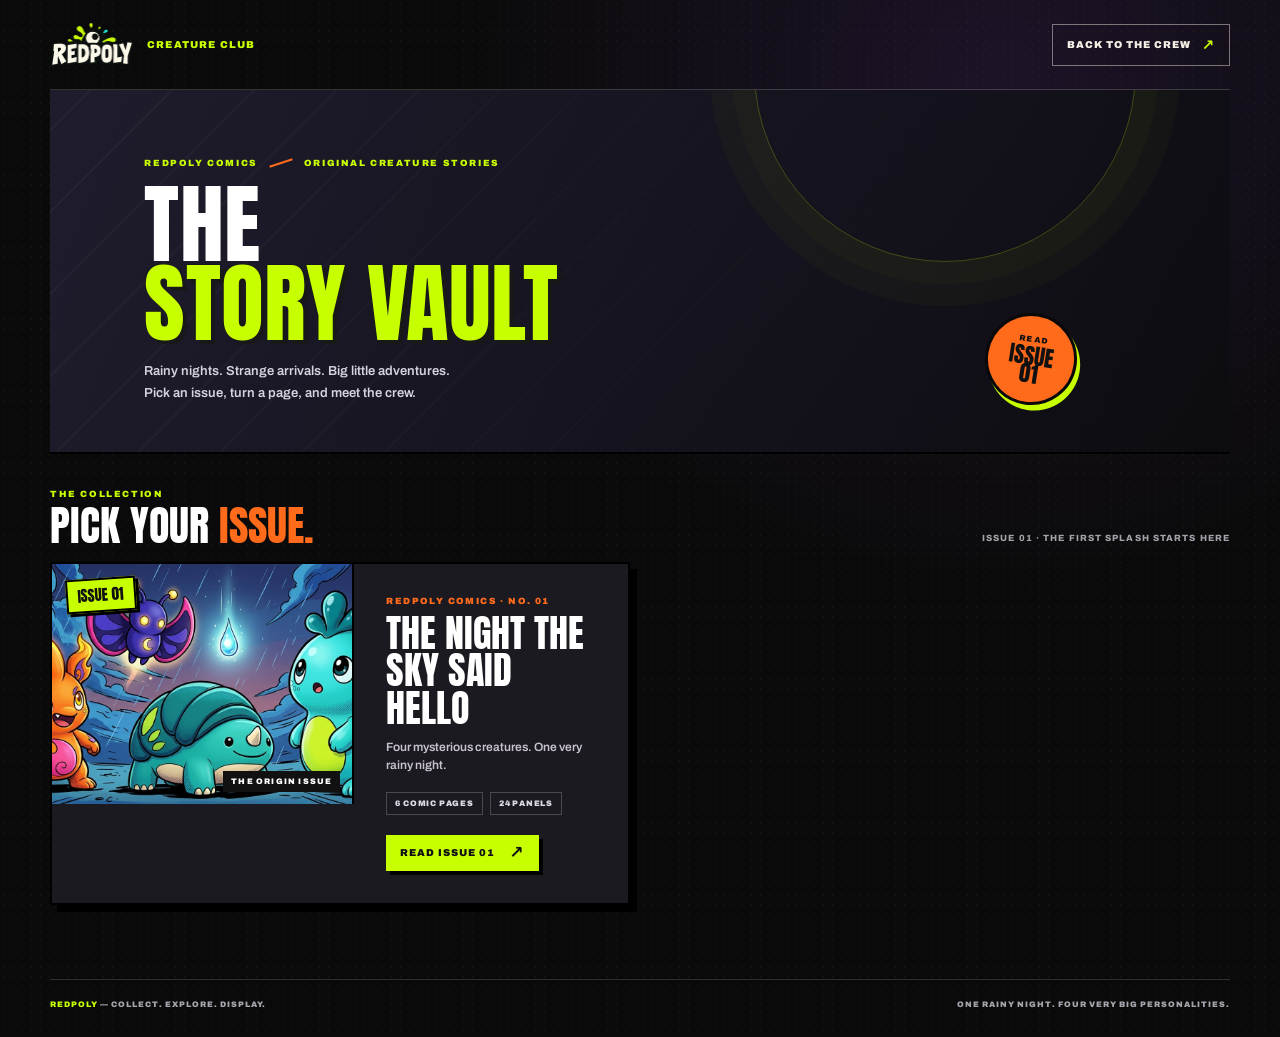
==== stories/index.html @ 0d0b4594 "Add REDPOLY comic story vault and Issue 01 Co-authored-by: arena-agent <297053741+arena-agent@users." ====
<!doctype html>
<html lang="en">
<head>
  <meta charset="utf-8" />
  <meta name="viewport" content="width=device-width, initial-scale=1" />
  <title>REDPOLY Stories — The Comic Vault</title>
  <meta name="description" content="Read REDPOLY's original comic-book stories. Start with Issue 01: the funny, mysterious first meeting of Barsaat, Agni, Noor and Aarav." />
  <meta name="theme-color" content="#0a0a0a" />
  <link rel="canonical" href="https://redpoly.justsimpleapps.online/stories" />
  <link rel="icon" type="image/png" sizes="192x192" href="/assets/images/redpoly/favicon.png" />
  <link rel="shortcut icon" href="/assets/images/redpoly/favicon.ico" />
  <link rel="preconnect" href="https://fonts.googleapis.com" />
  <link rel="preconnect" href="https://fonts.gstatic.com" crossorigin />
  <link href="https://fonts.googleapis.com/css2?family=Anton&family=Archivo:wght@500;600;700;800;900&family=Permanent+Marker&display=swap" rel="stylesheet" />
  <link rel="stylesheet" href="/styles.css" />
  <link rel="stylesheet" href="/stories/stories.css" />
  <script src="/stories/stories.js" defer></script>
</head>
<body class="stories-page">
  <header class="stories-header">
    <a class="stories-brand" href="/" aria-label="REDPOLY home">
      <img src="/assets/images/redpoly/redpoly-logo.png" alt="REDPOLY" width="1353" height="711" />
      <span>CREATURE CLUB</span>
    </a>
    <a class="stories-home-link" href="/">BACK TO THE CREW <span aria-hidden="true">↗</span></a>
  </header>

  <main class="stories-main">
    <section class="stories-hero" aria-labelledby="stories-title">
      <p class="stories-kicker"><span>REDPOLY COMICS</span><i aria-hidden="true"></i><span>ORIGINAL CREATURE STORIES</span></p>
      <h1 id="stories-title">THE <span>STORY VAULT</span></h1>
      <p class="stories-intro">Rainy nights. Strange arrivals. Big little adventures.<br />Pick an issue, turn a page, and meet the crew.</p>
      <div class="stories-stamp" aria-hidden="true"><span>READ</span><strong>ISSUE<br />01</strong></div>
    </section>

    <section class="issue-shelf" aria-labelledby="issue-shelf-title">
      <div class="issue-shelf__heading">
        <div><p class="stories-overline">THE COLLECTION</p><h2 id="issue-shelf-title">PICK YOUR <span>ISSUE.</span></h2></div>
        <p id="issue-count" class="issue-count">THE FIRST SPLASH STARTS HERE</p>
      </div>
      <div id="issue-grid" class="issue-grid" aria-live="polite">
        <p class="shelf-status">Loading the story shelf…</p>
      </div>
    </section>
  </main>

  <footer class="stories-footer">
    <a href="/">REDPOLY <span>— COLLECT. EXPLORE. DISPLAY.</span></a>
    <span>ONE RAINY NIGHT. FOUR VERY BIG PERSONALITIES.</span>
  </footer>

  <dialog class="reader-dialog" id="story-reader" aria-labelledby="reader-title">
    <div class="reader-shell">
      <header class="reader-toolbar">
        <div class="reader-toolbar__title">
          <p id="reader-issue-label" class="reader-kicker">REDPOLY COMICS · ISSUE 01</p>
          <h2 id="reader-title">The Night the Sky Said Hello</h2>
        </div>
        <div class="reader-toolbar__actions">
          <button class="reader-zoom" id="reader-zoom" type="button" aria-pressed="false">ZOOM PAGE</button>
          <button class="reader-close" id="reader-close" type="button" aria-label="Close comic reader">×</button>
        </div>
      </header>

      <div class="reader-body" id="reader-body">
        <section class="reader-art" aria-label="Comic page image">
          <div class="reader-art__controls">
            <button class="reader-arrow" id="reader-prev" type="button" aria-label="Previous page">←</button>
            <figure class="reader-figure">
              <img id="reader-image" src="/comics/issue-001-origin/pages/page-01.png" alt="" />
              <figcaption id="reader-image-caption">Issue 01 · Page 1</figcaption>
            </figure>
            <button class="reader-arrow" id="reader-next" type="button" aria-label="Next page">→</button>
          </div>
          <p class="reader-swipe-hint">Use the arrows or swipe to turn the page <span aria-hidden="true">↔</span></p>
        </section>

        <aside class="reader-script" aria-label="Comic dialogue and captions">
          <div class="reader-page-heading">
            <div><span class="reader-page-label">NOW READING</span><h3 id="reader-page-title">PAGE 01</h3></div>
            <p id="reader-page-count" class="reader-page-count" aria-live="polite">01 / 06</p>
          </div>
          <div class="reader-progress" aria-hidden="true"><span id="reader-progress-bar"></span></div>
          <div id="reader-panels" class="reader-panels" aria-live="polite"></div>
          <nav id="reader-thumbnails" class="reader-thumbnails" aria-label="Choose comic page"></nav>
          <div class="reader-bottom-nav">
            <button id="reader-prev-bottom" type="button">← PREVIOUS</button>
            <button id="reader-next-bottom" type="button">NEXT PAGE →</button>
          </div>
        </aside>
      </div>
    </div>
  </dialog>
</body>
</html>
---- styles.css ----
/* REDPOLY - exact landing page recreation */
:root{
  --lime:#C8FF00;
  --lime-dark:#7ED321;
  --orange:#FF6B1A;
  --black:#0A0A0A;
  --cream:#F4F0E6;
  --ink:#111111;
  --grey:#9A9A9A;
}
*{margin:0;padding:0;box-sizing:border-box}
html{scroll-behavior:smooth}
body{background:var(--black);color:#fff;font-family:'Archivo',system-ui,sans-serif;-webkit-font-smoothing:antialiased;overflow-x:hidden}
img{display:block;max-width:100%}
a{text-decoration:none;color:inherit}
button{font-family:inherit;cursor:pointer}
.sr-only{position:absolute;width:1px;height:1px;overflow:hidden;clip:rect(0 0 0 0);white-space:nowrap}
.wrap{max-width:1280px;margin:0 auto;padding:0 28px}

/* ============ HERO ============ */
.hero{position:relative;background:var(--black);padding:36px 0 0;overflow:hidden}
.hero__splatter{position:absolute;inset:0;pointer-events:none;opacity:.9;
  background:
    radial-gradient(220px 120px at 8% 18%, rgba(200,255,0,.28), transparent 70%),
    radial-gradient(180px 140px at 92% 8%, rgba(200,255,0,.22), transparent 70%),
    radial-gradient(140px 100px at 55% 85%, rgba(200,255,0,.14), transparent 70%),
    radial-gradient(90px 70px at 38% 55%, rgba(200,255,0,.18), transparent 70%);
}
.hero__grid{position:relative;display:grid;grid-template-columns:1.05fr 1fr;gap:32px;align-items:start;z-index:2}
.hero__title{font-family:'Anton',sans-serif;font-size:clamp(52px,7.2vw,96px);line-height:.88;letter-spacing:-.5px;color:var(--lime);text-transform:uppercase;transform:rotate(-2deg);transform-origin:left top;position:relative;display:inline-block}
.hero__title .dot{color:var(--lime)}
.hero__underline{position:absolute;left:2%;bottom:-14px;width:72%;height:10px;background:var(--lime);transform:rotate(-2deg);clip-path:polygon(0 30%,100% 0,98% 100%,2% 70%)}
.hero__copy{margin-top:34px;font-size:15px;line-height:1.55;font-weight:500;color:#F2F2F2;max-width:360px}
.btn-lime{display:inline-flex;align-items:center;gap:10px;margin-top:20px;background:var(--lime);color:var(--black);font-weight:900;font-size:14px;letter-spacing:.4px;text-transform:uppercase;padding:13px 22px;clip-path:polygon(1% 8%,99% 0,100% 88%,97% 100%,3% 96%,0 18%);transition:transform .15s ease, background .15s ease}
.btn-lime:hover{background:#d8ff4d;transform:translateY(-1px) rotate(-.5deg)}
.btn-lime span{font-size:18px;line-height:1}
.hero__feats{display:flex;gap:28px;list-style:none;margin-top:28px;flex-wrap:wrap}
.hero__feats li{display:flex;align-items:center;gap:8px;color:var(--lime)}
.hero__feats svg{width:22px;height:22px;flex:none}
.hero__feats span{font-size:10px;font-weight:800;letter-spacing:.8px;color:#EDEDED;text-transform:uppercase;line-height:1.2}
.hero__right{position:relative}
.hero__boxes{position:relative;height:360px}
.box{position:absolute;margin:0;border:0;box-shadow:none;background:transparent;overflow:visible;filter:drop-shadow(8px 12px 9px rgba(0,0,0,.42))}
.box img{display:block;width:100%;height:100%;padding:0;object-fit:contain}
.hero__side-note{position:absolute;right:-6px;bottom:6px;z-index:4;font-family:'Permanent Marker',cursive;font-size:13px;line-height:1.25;color:#fff;transform:rotate(6deg);text-align:left}
.hero__side-note svg{width:22px;height:22px;display:block;margin-top:6px;color:var(--lime)}
.hero__rocks{position:relative;height:44px;margin-top:18px;background:var(--black);clip-path:polygon(0 55%,4% 30%,9% 55%,15% 25%,22% 50%,30% 20%,38% 48%,46% 28%,54% 52%,62% 22%,70% 50%,78% 26%,86% 52%,93% 30%,100% 55%,100% 100%,0 100%);border-top:3px solid #222}

/* ============ LIMITED ============ */
.limited{position:relative;background:var(--cream);color:var(--ink);padding:44px 0 52px;overflow:hidden}
.limited::before,.limited::after{content:"";position:absolute;left:0;right:0;height:14px;background:var(--black);z-index:3}
.limited::before{top:0;clip-path:polygon(0 100%,2% 40%,5% 80%,9% 30%,14% 70%,20% 35%,27% 75%,34% 40%,41% 80%,48% 30%,55% 70%,62% 38%,69% 78%,76% 32%,83% 72%,90% 40%,96% 75%,100% 45%,100% 0,0 0)}
.limited::after{bottom:0;clip-path:polygon(0 0,3% 60%,7% 20%,12% 70%,18% 30%,25% 65%,32% 25%,39% 70%,46% 30%,53% 68%,60% 28%,67% 72%,74% 32%,81% 66%,88% 26%,94% 62%,100% 35%,100% 100%,0 100%)}
.limited__grid{position:relative;display:grid;grid-template-columns:.95fr 1.25fr .75fr;gap:20px;align-items:center;z-index:2}
.tag-orange{display:inline-block;background:var(--orange);color:#fff;font-weight:900;font-size:11px;letter-spacing:1.2px;text-transform:uppercase;padding:5px 10px;clip-path:polygon(2% 0,98% 5%,100% 90%,96% 100%,4% 95%,0 12%)}
.limited__title{font-family:'Anton',sans-serif;text-transform:uppercase;line-height:.85;margin-top:14px}
.limited__title span{display:block;font-size:clamp(52px,6vw,84px);letter-spacing:-.5px}
.t-black{color:var(--black)}
.t-lime{color:#7ED321}
.limited__sub{margin-top:10px;color:var(--orange);font-weight:900;font-size:13px;letter-spacing:2.5px;text-transform:uppercase}
.limited__copy{margin-top:14px;font-size:14px;line-height:1.55;color:#222;max-width:320px}
.limited__feats{display:flex;list-style:none;margin-top:22px;gap:0}
.limited__feats li{display:flex;align-items:center;gap:8px;padding:0 14px;border-left:2px solid #D8D2C2}
.limited__feats li:first-child{padding-left:0;border-left:none}
.limited__feats svg{width:24px;height:24px;flex:none;color:var(--black)}
.limited__feats span{font-size:10px;font-weight:700;letter-spacing:.6px;text-transform:uppercase;line-height:1.25;color:#333}
.limited__feats strong{font-weight:900;color:var(--black)}
.limited__center{position:relative;text-align:center}
.bolt{position:absolute;width:54px;height:54px;z-index:1}
.bolt--a{left:2%;top:6%}
.bolt--b{right:4%;top:2%;transform:scaleX(-1)}
.scribble{width:70%;margin:2px auto 0;position:relative;z-index:2}
.limited__right{position:relative;display:flex;flex-direction:column;align-items:center;gap:6px}
.price-badge{position:relative;width:168px;height:168px;background:var(--orange);color:var(--black);display:flex;flex-direction:column;align-items:center;justify-content:center;transform:rotate(7deg);clip-path:polygon(50% 0%,62% 8%,78% 4%,88% 16%,100% 22%,96% 38%,100% 52%,92% 66%,96% 82%,82% 90%,70% 100%,54% 94%,38% 100%,24% 92%,10% 96%,4% 80%,0% 64%,6% 48%,0% 32%,10% 18%,22% 10%,36% 6%)}
.price-badge__only{font-weight:900;font-size:12px;letter-spacing:2px}
.price-badge__amount{font-family:'Anton',sans-serif;font-size:62px;line-height:.9;letter-spacing:-1px}
.price-badge__usd{font-weight:900;font-size:14px;letter-spacing:1px}
.price-badge__lines{position:absolute;top:-6px;right:-18px;display:flex;flex-direction:column;gap:4px;transform:rotate(18deg)}
.price-badge__lines i{display:block;width:22px;height:4px;background:var(--black);border-radius:2px}
.price-badge__lines i:nth-child(2){width:16px;margin-left:6px}
.price-badge__lines i:nth-child(3){width:10px;margin-left:12px}
.price-arrow{width:56px;height:38px;margin-top:-4px;transform:rotate(-8deg)}
.hand-note{font-family:'Permanent Marker',cursive;font-size:17px;line-height:1.25;color:var(--black);transform:rotate(-4deg);text-align:left;margin-top:4px}
.hand-note svg{width:26px;height:26px;display:block;margin-top:6px}

/* ============ SECTION HEAD ============ */
.featured,.collections{background:var(--black);padding:44px 0 8px}
.collections{padding-top:28px;padding-bottom:44px}
.section-head{display:flex;align-items:flex-end;gap:22px;flex-wrap:wrap;margin-bottom:22px}
.section-head__title{font-family:'Anton',sans-serif;font-size:clamp(32px,4vw,46px);line-height:.95;text-transform:uppercase;color:#fff;display:flex;align-items:center;gap:10px;flex-wrap:wrap}
.section-head__title .lime{color:var(--lime)}
.crown{width:34px;height:34px;flex:none}
.crown--orange{color:var(--orange);transform:rotate(-6deg)}
.section-head__sub{font-size:12px;line-height:1.45;color:var(--grey);font-weight:500}
.section-head__sub--right{margin-left:auto;text-align:left}
.section-head__link{margin-left:auto;color:var(--orange);font-weight:900;font-size:12px;letter-spacing:.6px;text-transform:uppercase;white-space:nowrap}
.section-head__link:hover{text-decoration:underline}

/* ============ PRODUCT CARDS ============ */
.cards{display:grid;grid-template-columns:repeat(4,1fr);gap:16px}
.p-card{background:var(--cream);color:var(--ink);border:3px solid #000;box-shadow:6px 6px 0 #000;overflow:hidden;display:flex;flex-direction:column}
.p-card__img{background:var(--cream)}
.p-card__img img{width:100%;aspect-ratio:290/320;object-fit:cover}
.p-card__body{padding:12px 14px 14px;display:flex;flex-direction:column;flex:1}
.p-card__body h3{font-family:'Anton',sans-serif;font-size:21px;letter-spacing:.3px;text-transform:uppercase;line-height:1}
.p-card__product-link{display:inline-flex;align-items:center;gap:5px}
.p-card__product-link span{color:var(--orange);font:700 14px 'Archivo',sans-serif;transition:transform .18s ease}
.p-card__product-link:hover span{transform:translate(2px,-2px)}
.p-card__sub{margin-top:3px;color:var(--orange);font-weight:900;font-size:10px;letter-spacing:1.2px;text-transform:uppercase}
.p-card__price{margin-top:6px;font-family:'Anton',sans-serif;font-size:21px;line-height:1}
.p-card__price span{font-size:13px;letter-spacing:.5px}
.add-btn{margin-top:10px;width:100%;background:var(--orange);color:var(--black);border:none;font-weight:900;font-size:12px;letter-spacing:.6px;text-transform:uppercase;padding:11px 10px;display:flex;align-items:center;justify-content:center;gap:8px;clip-path:polygon(1% 10%,99% 0,100% 85%,97% 100%,3% 95%,0 20%);transition:background .15s ease, transform .15s ease}
.add-btn svg{width:18px;height:18px}
.add-btn:hover{background:#ff8438;transform:translateY(-1px)}
.add-btn.added{background:var(--lime)}

/* ============ COLLECTIONS ============ */
.collections__grid{display:grid;grid-template-columns:repeat(3,1fr);gap:16px}
.c-card{display:block;border:3px solid #000;box-shadow:6px 6px 0 #000;overflow:hidden;background:var(--cream);transition:transform .18s ease}
.c-card__backdrop{width:100%;aspect-ratio:410/420;object-fit:cover;transition:transform .25s ease}
.c-card__character{transition:transform .25s ease,filter .25s ease}
.c-card:hover{transform:translateY(-3px)}
.c-card:hover .c-card__backdrop{transform:scale(1.03)}
.c-card:hover .c-card__character{transform:translateY(-4px) scale(1.025)}
.c-card--accessories .c-card__character{transform:rotate(-6deg) scale(.96)}
.c-card--accessories:hover .c-card__character{transform:translateY(-4px) rotate(-6deg) scale(.985)}

/* ============ COMIC ORIGIN STORY ============ */
.storyboard{position:relative;isolation:isolate;overflow:hidden;padding:52px 0 48px;background:#15131d;color:#fff;border-top:4px solid #000;border-bottom:4px solid #000}
.storyboard::before{content:"";position:absolute;inset:0;z-index:-1;pointer-events:none;opacity:.14;background-image:radial-gradient(rgba(255,255,255,.72) .75px,transparent .9px);background-size:7px 7px;mask-image:linear-gradient(115deg,#000,transparent 76%)}
.storyboard__wrap{position:relative}
.storyboard__intro{margin-bottom:20px}
.storyboard__issue{display:flex;justify-content:space-between;gap:16px;padding-bottom:10px;border-bottom:1px solid rgba(255,255,255,.26);font-size:10px;font-weight:900;letter-spacing:1.8px;color:var(--lime)}
.storyboard__heading{display:flex;align-items:flex-end;justify-content:space-between;gap:24px;margin-top:17px}
.storyboard__heading h2{font-family:'Anton',sans-serif;font-size:clamp(38px,5vw,62px);line-height:.88;letter-spacing:.2px;color:#fff}
.storyboard__heading h2 span{color:var(--orange)}
.storyboard__heading>p{max-width:330px;padding-bottom:3px;font-size:13px;line-height:1.5;font-weight:600;color:#dedbe8}
.storyboard__splash{position:relative;overflow:hidden;aspect-ratio:1584/672;border:4px solid #000;background:#243b78;box-shadow:8px 8px 0 var(--lime)}
.storyboard__splash img{width:100%;height:100%;object-fit:cover}
.storyboard__caption{position:absolute;left:15px;bottom:14px;padding:7px 11px;background:var(--lime);border:2px solid #000;box-shadow:3px 3px 0 #000;color:#111;font:16px/.95 'Anton',sans-serif;letter-spacing:.5px;transform:rotate(-2deg)}
.storyboard__stamp{position:absolute;top:15px;right:15px;display:grid;place-content:center;width:58px;height:58px;border:2px solid #000;border-radius:50%;background:var(--orange);box-shadow:3px 3px 0 #000;color:#111;text-align:center;font-size:8px;font-weight:900;line-height:1;letter-spacing:1px;transform:rotate(8deg)}
.storyboard__stamp strong{display:block;font:24px/.9 'Anton',sans-serif}
.storyboard__beats{display:grid;grid-template-columns:repeat(4,minmax(0,1fr));gap:12px;margin:23px 0 21px;list-style:none}
.storyboard__beat{position:relative;isolation:isolate;overflow:hidden;min-height:190px;padding:16px 16px 18px;border:3px solid #000;box-shadow:5px 5px 0 #000;color:#111;transition:transform .18s ease,box-shadow .18s ease}
.storyboard__beat::before{content:"";position:absolute;inset:0;z-index:-1;pointer-events:none;opacity:.16;background-image:radial-gradient(rgba(0,0,0,.55) .7px,transparent .9px);background-size:6px 6px;mask-image:linear-gradient(135deg,#000,transparent 80%)}
.storyboard__beat:hover{transform:translateY(-4px) rotate(-.7deg);box-shadow:7px 9px 0 #000}
.storyboard__beat--barsaat{background:#effff8;color:#073b43}
.storyboard__beat--agni{background:#ff7135;color:#28100a}
.storyboard__beat--noor{background:#39318f;color:#fff}
.storyboard__beat--aarav{background:#0a6262;color:#f4f0e6}
.storyboard__beat-no{position:relative;z-index:1;font-size:9px;font-weight:900;letter-spacing:1.1px;opacity:.78}
.storyboard__sfx{position:absolute;top:13px;right:12px;z-index:1;padding:4px 6px;border:2px solid #000;background:var(--lime);box-shadow:2px 2px 0 #000;color:#111;font:13px/.9 'Anton',sans-serif;letter-spacing:.4px;transform:rotate(5deg)}
.storyboard__beat--agni .storyboard__sfx{background:#ffd22e}
.storyboard__beat--noor .storyboard__sfx{background:#ffd23f}
.storyboard__beat--aarav .storyboard__sfx{background:#9deb32}
.storyboard__beat h3{position:relative;z-index:1;margin-top:35px;font:23px/.96 'Anton',sans-serif;letter-spacing:.15px}
.storyboard__beat p{position:relative;z-index:1;max-width:280px;margin-top:8px;font-size:11px;font-weight:600;line-height:1.45}
.storyboard__outro{display:flex;align-items:center;justify-content:space-between;gap:16px}
.storyboard__outro p{font:18px/1 'Permanent Marker',cursive;color:#fff;transform:rotate(-2deg)}
.storyboard__outro a{display:inline-flex;align-items:center;gap:12px;padding:11px 15px;border:3px solid #000;background:var(--lime);box-shadow:4px 4px 0 #000;color:#111;font-size:11px;font-weight:900;letter-spacing:.7px}
.storyboard__outro a span{font-size:17px;line-height:.8}
.storyboard__outro a:hover{transform:translateY(-2px);box-shadow:5px 6px 0 #000}

/* ============ CREW / FOOTER ============ */
.crew{background:var(--lime);color:var(--black);padding:26px 0;border-top:4px solid #000}
.crew__inner{display:flex;align-items:center;justify-content:space-between;gap:24px;flex-wrap:wrap}
.crew__left h2{font-family:'Anton',sans-serif;font-size:clamp(26px,3.4vw,40px);line-height:.95;text-transform:uppercase}
.crew__left p{margin-top:6px;font-size:13px;font-weight:600;max-width:460px;line-height:1.45}
.crew__form{display:flex;gap:0;border:3px solid #000;background:#fff;box-shadow:5px 5px 0 #000}
.crew__form input{border:none;outline:none;padding:13px 14px;font-family:inherit;font-size:14px;min-width:240px;color:var(--black)}
.crew__form button{background:var(--black);color:var(--lime);border:none;font-weight:900;font-size:13px;letter-spacing:.6px;padding:13px 18px;text-transform:uppercase;white-space:nowrap}
.crew__form button:hover{background:#1a1a1a}
.foot{background:var(--black);padding:18px 0 22px}
.foot__inner{display:flex;align-items:flex-end;justify-content:space-between;gap:16px}
.foot__brand{display:flex;flex-direction:column;align-items:flex-start;gap:7px;color:#fff}
.foot__brand-logo{display:block;width:108px;height:auto;max-width:100%}
.foot__brand span{font-family:'Archivo',sans-serif;font-size:11px;font-weight:600;letter-spacing:.4px;color:var(--grey);text-transform:none}
.foot__more{font-family:'Permanent Marker',cursive;font-size:13px;line-height:1.2;color:var(--lime);text-align:right;transform:rotate(-3deg)}

/* toast */
.toast{position:fixed;left:50%;bottom:22px;transform:translate(-50%,20px);background:var(--lime);color:var(--black);font-weight:900;font-size:13px;letter-spacing:.4px;text-transform:uppercase;padding:12px 18px;border:3px solid #000;box-shadow:5px 5px 0 #000;opacity:0;pointer-events:none;transition:opacity .2s ease, transform .2s ease;z-index:50}
.toast.show{opacity:1;transform:translate(-50%,0)}

/* reveal */
[data-reveal]{opacity:0;transform:translateY(14px);transition:opacity .5s ease, transform .5s ease}
[data-reveal].in{opacity:1;transform:none}

/* ============ RESPONSIVE ============ */
@media (max-width:1024px){
  .limited__grid{grid-template-columns:1fr 1fr;grid-template-areas:"left center" "right center"}
  .limited__left{grid-area:left}
  .limited__center{grid-area:center}
  .limited__right{grid-area:right;flex-direction:row;align-items:center;justify-content:flex-start;gap:16px}
  .cards{grid-template-columns:repeat(2,1fr)}
  .collections__grid{grid-template-columns:1fr;max-width:560px;margin:0 auto}
  .storyboard__beats{grid-template-columns:repeat(2,minmax(0,1fr))}
  .hero__grid{grid-template-columns:1fr}
  .hero__boxes{height:320px;max-width:560px}
}
@media (max-width:640px){
  .wrap{padding:0 16px}
  .hero{padding-top:22px}
  .hero__title{font-size:52px}
  .hero__copy{font-size:14px}
  .hero__feats{gap:16px}
  .limited__grid{grid-template-columns:1fr;grid-template-areas:"left" "center" "right"}
  .limited__right{flex-direction:column;align-items:center}
  .cards{grid-template-columns:1fr 1fr;gap:10px}
  .p-card__body h3{font-size:17px}
  .p-card__price{font-size:17px}
  .add-btn{font-size:10px;padding:9px 6px}
  .section-head{gap:10px}
  .section-head__sub--right,.section-head__link{margin-left:0}
  .storyboard{padding:36px 0 38px}
  .storyboard__issue{font-size:8px;letter-spacing:1.2px}
  .storyboard__heading{align-items:flex-start;flex-direction:column;gap:12px}
  .storyboard__heading h2{font-size:clamp(36px,10vw,52px)}
  .storyboard__heading>p{font-size:12px}
  .storyboard__splash{aspect-ratio:2/1}
  .storyboard__splash img{object-fit:contain}
  .storyboard__caption{left:9px;bottom:9px;padding:6px 8px;font-size:12px}
  .storyboard__stamp{top:9px;right:9px;width:48px;height:48px}
  .storyboard__beats{grid-template-columns:1fr;gap:10px}
  .storyboard__beat{min-height:155px;padding:14px}
  .storyboard__beat h3{margin-top:29px;font-size:21px}
  .storyboard__outro{align-items:flex-start;flex-direction:column}
  .crew__form{width:100%}
  .crew__form input{flex:1;min-width:0}
}
@media (max-width:420px){
  .cards{grid-template-columns:1fr}
  .hero__boxes{height:280px}
}

/* Soft-3D image treatments and details kept as live HTML */
.box{isolation:isolate}
.box>img{position:absolute;inset:0;z-index:0}
.box__label{position:absolute;left:0;right:0;z-index:2;display:flex;align-items:center;justify-content:space-between;padding:5px 9px;color:#fff;background:rgba(8,8,8,.88);font-family:'Archivo',sans-serif;text-transform:uppercase}
.box__label--top{top:0;font-size:9px;font-weight:900;letter-spacing:1.3px}
.box__label--top em{font-style:normal;color:var(--lime);font-size:11px}
.box__label--bottom{bottom:0;align-items:flex-start;flex-direction:column;gap:1px}
.box__label--bottom strong{font-family:'Anton',sans-serif;font-size:20px;line-height:1;color:var(--lime);letter-spacing:.5px}
.box__label--bottom small{font-size:8px;font-weight:900;letter-spacing:.7px;color:#fff}
.p-card__img{position:relative;overflow:hidden;aspect-ratio:290/320}
.p-card__img img{height:100%;object-fit:contain;background:var(--cream);padding:2px}
.p-card__image-link{display:block;width:100%;height:100%;cursor:pointer}
.p-card__image-link:focus-visible{outline:4px solid var(--orange);outline-offset:-4px}
.stock{position:absolute;top:10px;left:10px;z-index:2;padding:5px 8px;background:var(--lime);color:var(--black);font-size:9px;line-height:1;font-weight:900;letter-spacing:.6px;text-transform:uppercase;clip-path:polygon(2% 0,100% 4%,96% 100%,0 92%)}
.heart{position:absolute;top:8px;right:8px;z-index:2;width:30px;height:30px;border:0;border-radius:50%;background:rgba(255,255,255,.92);color:var(--black);display:grid;place-items:center;box-shadow:0 1px 5px rgba(0,0,0,.18)}
.heart svg{width:17px;height:17px}
.heart:hover,.heart.is-favorite{color:var(--orange)}
.heart.is-favorite svg path{fill:var(--orange)}
.card-crown{position:absolute;top:7px;left:50%;z-index:2;transform:translateX(-50%);color:var(--orange);filter:drop-shadow(0 1px 1px rgba(0,0,0,.25))}
.card-crown svg{display:block;width:28px;height:28px}
.c-card{position:relative;isolation:isolate;aspect-ratio:410/420;color:var(--black)}
.c-card__backdrop{position:absolute;inset:0;width:100%;height:100%;object-fit:cover;z-index:-2}
.c-card__character{position:absolute;inset:5% 8% 24%;width:84%;height:70%;object-fit:contain;z-index:2;filter:drop-shadow(0 11px 7px rgba(0,0,0,.24));pointer-events:none}
.c-card::after{content:"";position:absolute;inset:0;z-index:-1;background:linear-gradient(180deg,rgba(0,0,0,.04) 0%,transparent 35%,rgba(0,0,0,.06) 58%,rgba(0,0,0,.58) 100%)}
.c-card--vinyl{color:var(--black)}
.c-card--art,.c-card--accessories{color:#fff}
.c-card__num{position:absolute;top:14px;left:16px;font-family:'Anton',sans-serif;font-size:42px;line-height:1;letter-spacing:-1px;color:var(--black);text-shadow:0 1px rgba(255,255,255,.35)}
.c-card__crown{position:absolute;top:14px;right:14px;color:var(--orange);transform:rotate(-6deg)}
.c-card__crown svg{display:block;width:31px;height:31px}
.c-card__body{position:absolute;left:18px;right:18px;bottom:17px;display:flex;flex-direction:column;align-items:flex-start;gap:4px;text-shadow:0 1px 3px rgba(0,0,0,.3)}
.c-card__body strong{font-family:'Anton',sans-serif;font-size:clamp(21px,2.2vw,30px);line-height:1;text-transform:uppercase;letter-spacing:.2px}
.c-card__body small{font-size:11px;font-weight:700;line-height:1.35}
.c-card__body em{margin-top:5px;font-style:normal;font-size:10px;font-weight:900;letter-spacing:.8px;text-transform:uppercase}
.c-card:hover .c-card__body em{text-decoration:underline}
/* Fit the transparent soft-3D PNG cutouts cleanly into their containers. */
.box>img{object-fit:contain;object-position:center}
@media(max-width:1024px){.c-card{aspect-ratio:410/420}}
@media(max-width:640px){.c-card__num{font-size:36px}.c-card__body{left:14px;right:14px;bottom:13px}.c-card__body small{font-size:10px}}

/* Motion pass: playful, short, and disabled for users who request less motion. */
html.motion-ready .hero__title{animation:hero-title-pop .62s cubic-bezier(.2,.85,.25,1.2) both}
html.motion-ready .hero__underline{transform-origin:left center;animation:underline-draw .58s .24s cubic-bezier(.3,.8,.2,1) both}
html.motion-ready .btn-lime,html.motion-ready .add-btn,html.motion-ready .heart,html.motion-ready .p-card,html.motion-ready .p-card__img img{transition:transform .22s ease,box-shadow .22s ease,background-color .18s ease,color .18s ease,filter .22s ease}
html.motion-ready .btn-lime:active,html.motion-ready .add-btn:active{transform:translateY(1px) scale(.975)}
html.motion-ready .limited::before,html.motion-ready .limited::after{transform:scaleX(0);transition:transform .78s cubic-bezier(.18,.75,.2,1)}
html.motion-ready .limited::before{transform-origin:left center}
html.motion-ready .limited::after{transform-origin:right center}
html.motion-ready .limited.is-visible::before,html.motion-ready .limited.is-visible::after{transform:scaleX(1)}
html.motion-ready .limited.is-visible .price-badge{animation:badge-pop .58s .12s cubic-bezier(.18,.85,.28,1.25) both}
html.motion-ready .limited.is-visible .bolt{animation:bolt-flicker .68s .22s ease-out both}
html.motion-ready .p-card.in:hover{transform:translateY(-6px) rotate(.25deg);box-shadow:8px 12px 0 #000}
html.motion-ready .p-card.in:hover .p-card__img img{transform:scale(1.045)}
html.motion-ready .heart:active{transform:scale(.84)}
html.motion-ready .heart.is-favorite{animation:heart-pop .28s cubic-bezier(.2,.9,.3,1.3)}
html.motion-ready .add-btn.added{animation:cart-confirm .32s ease-out}
html.motion-ready .c-card[data-reveal].in:hover{transform:translateY(-5px) scale(1.01)}
html.motion-ready .c-card[data-reveal].in:hover>img{transform:scale(1.045)}

@keyframes hero-title-pop{
  0%{opacity:0;transform:rotate(-2deg) translateY(14px) scale(.94)}
  72%{opacity:1;transform:rotate(-2deg) translateY(-2px) scale(1.015)}
  100%{opacity:1;transform:rotate(-2deg) translateY(0) scale(1)}
}
@keyframes underline-draw{
  0%{transform:rotate(-2deg) scaleX(0)}
  100%{transform:rotate(-2deg) scaleX(1)}
}
@keyframes badge-pop{
  0%{opacity:0;transform:rotate(7deg) scale(.82)}
  76%{opacity:1;transform:rotate(7deg) scale(1.055)}
  100%{opacity:1;transform:rotate(7deg) scale(1)}
}
@keyframes bolt-flicker{
  0%{opacity:.35;filter:brightness(.8)}
  30%{opacity:1;filter:brightness(1.4)}
  52%{opacity:.72;filter:brightness(.95)}
  100%{opacity:1;filter:brightness(1)}
}
@keyframes heart-pop{
  0%{transform:scale(.82)}
  72%{transform:scale(1.16)}
  100%{transform:scale(1)}
}
@keyframes cart-confirm{
  0%{transform:scale(.96)}
  65%{transform:scale(1.035)}
  100%{transform:scale(1)}
}
@media(prefers-reduced-motion:reduce){
  html{scroll-behavior:auto!important}
  *,*::before,*::after{animation-duration:.01ms!important;animation-iteration-count:1!important;transition-duration:.01ms!important;scroll-behavior:auto!important}
  [data-reveal]{opacity:1!important;transform:none!important}
  .limited::before,.limited::after{transform:none!important}
}

/* New Monsoon Mischief canonical characters: the same master PNGs are reused site-wide. */
.box--barsaat{left:0;top:38px;width:34%;height:320px;z-index:2;transform:rotate(-2deg)}
.box--agni{left:32%;top:0;width:36%;height:350px;z-index:3;transform:rotate(.8deg)}
.box--noor{right:0;top:40px;width:32%;height:320px;z-index:2;transform:rotate(2deg)}
.box--barsaat>img,.box--agni>img,.box--noor>img{padding:0;object-fit:contain}
.box--barsaat .box__label--bottom strong{color:#19C9D2}
.box--agni .box__label--bottom strong{color:#FF6B1A}
.box--noor .box__label--bottom strong{color:#B29BFF}
.box__label--top em{color:#C8FF00}
.barsaat-hero{position:relative;z-index:2;width:auto;max-width:100%;max-height:460px;object-fit:contain;filter:drop-shadow(0 10px 0 rgba(0,0,0,.08))}
.price-badge__amount{font-size:50px}
.c-card--vinyl{background:#9BEA25}
.c-card--art{background:#FF5B19}
.c-card--accessories{background:#3C38B8}
.c-card__backdrop{z-index:-2}
.c-card__character{inset:3% 8% 20%;width:84%;height:77%;z-index:2;filter:drop-shadow(0 12px 8px rgba(0,0,0,.32))}
.c-card::after{z-index:1;background:linear-gradient(180deg,rgba(0,0,0,.02) 0%,transparent 42%,rgba(0,0,0,.08) 60%,rgba(0,0,0,.58) 100%)}
.c-card__num,.c-card__crown,.c-card__body{z-index:3}
html.motion-ready .box--barsaat{animation:box-float-barsaat 5.2s .35s ease-in-out infinite}
html.motion-ready .box--agni{animation:box-float-agni 5.5s .5s ease-in-out infinite}
html.motion-ready .box--noor{animation:box-float-noor 5.8s .7s ease-in-out infinite}
@keyframes box-float-barsaat{0%,100%{transform:rotate(-2deg) translateY(0)}50%{transform:rotate(-2deg) translateY(-5px)}}
@keyframes box-float-agni{0%,100%{transform:rotate(.8deg) translateY(0)}50%{transform:rotate(.8deg) translateY(5px)}}
@keyframes box-float-noor{0%,100%{transform:rotate(2deg) translateY(0)}50%{transform:rotate(2deg) translateY(-4px)}}
@media(max-width:640px){
  .box--barsaat,.box--agni,.box--noor{height:236px;top:30px}
  .box--agni{top:10px}
  .box--barsaat>img,.box--agni>img,.box--noor>img{padding:34px 4px 40px}
  .box__label--bottom strong{font-size:15px}
  .box__label--bottom small{font-size:7px;letter-spacing:.35px}
  .barsaat-hero{max-height:380px}
  .price-badge__amount{font-size:46px}
}

/* Artsy kinetic type, staggered scroll reveals, and expressive hover states. */
html.motion-ready [data-reveal]{transition-delay:calc(var(--reveal-index,0) * 80ms)}
html.motion-ready .p-card[data-reveal]{transform:translateY(42px) rotate(-2deg) scale(.94);filter:blur(2px)}
html.motion-ready .c-card[data-reveal]{transform:translateY(48px) rotate(1.5deg) scale(.95);filter:blur(2px)}
html.motion-ready .limited__center[data-reveal],html.motion-ready .limited__right[data-reveal],html.motion-ready .section-head[data-reveal],html.motion-ready .limited__left[data-reveal],html.motion-ready .crew__inner[data-reveal]{transform:translateY(24px);filter:blur(1px)}
html.motion-ready [data-reveal].in{filter:blur(0);transition-delay:calc(var(--reveal-index,0) * 80ms)}
html.motion-ready .motion-word{display:inline-block;opacity:0;transform:translateY(.62em) rotate(2deg);filter:blur(4px);will-change:transform,opacity,filter}
html.motion-ready .text-reveal.text-in .motion-word{animation:kinetic-word-in .54s cubic-bezier(.2,.78,.2,1) calc(var(--word-index,0) * 34ms) both}
html.motion-ready .limited__title .motion-word{transform:translateY(.5em) rotate(-3deg)}
html.motion-ready .section-head__title .motion-word{transform:translateY(.55em) rotate(-2deg)}
html.motion-ready .crew__left h2.text-reveal.text-in .motion-word{animation-duration:.46s}
html.motion-ready .p-card.in:hover{transform:perspective(900px) rotateX(var(--tilt-y,0deg)) rotateY(var(--tilt-x,0deg)) translateY(-7px) scale(1.015);box-shadow:9px 15px 0 #000;filter:none}
html.motion-ready .p-card.in:hover .p-card__img img{transform:translateZ(18px) scale(1.055)}
html.motion-ready .p-card__img::after{content:"";position:absolute;inset:-25% auto -25% -65%;width:38%;z-index:1;pointer-events:none;opacity:0;background:linear-gradient(100deg,transparent,rgba(255,255,255,.56),transparent);transform:skewX(-18deg)}
html.motion-ready .p-card.in:hover .p-card__img::after{opacity:1;animation:vinyl-glint .72s ease-out both}
html.motion-ready .c-card[data-reveal].in:hover{transform:translateY(-8px) rotate(-1.2deg) scale(1.02);filter:none}
html.motion-ready .c-card[data-reveal].in:hover>.c-card__backdrop{transform:scale(1.075) rotate(1deg)}
html.motion-ready .c-card[data-reveal].in:hover>.c-card__character{transform:translateY(-4px) scale(1.025)}
html.motion-ready .c-card--accessories[data-reveal].in:hover>.c-card__character{transform:translateY(-4px) rotate(-6deg) scale(.985)}
html.motion-ready .c-card[data-reveal].in:hover .c-card__crown{transform:rotate(9deg) translateY(-3px);transition:transform .28s cubic-bezier(.2,.8,.2,1)}
html.motion-ready .c-card[data-reveal].in:hover .c-card__body em{transform:translateX(5px)}
html.motion-ready .c-card__body em{transition:transform .2s ease}
html.motion-ready .section-head__link:hover span{display:inline-block;animation:arrow-nudge .48s ease-in-out infinite alternate}
html.motion-ready .btn-lime:hover{filter:drop-shadow(5px 5px 0 rgba(200,255,0,.24))}

@keyframes kinetic-word-in{
  0%{opacity:0;transform:translateY(.62em) rotate(2deg);filter:blur(4px)}
  72%{opacity:1;transform:translateY(-.06em) rotate(-.5deg);filter:blur(0)}
  100%{opacity:1;transform:translateY(0) rotate(0);filter:blur(0)}
}
@keyframes vinyl-glint{
  0%{left:-65%;opacity:0}
  15%{opacity:.8}
  100%{left:135%;opacity:0}
}
@keyframes arrow-nudge{from{transform:translateX(0)}to{transform:translateX(4px)}}
@media(prefers-reduced-motion:reduce){
  html.motion-ready [data-reveal],html.motion-ready [data-reveal].in{filter:none;transition:none}
  html.motion-ready .motion-word{opacity:1;transform:none;filter:none;animation:none}
  html.motion-ready .p-card.in:hover,html.motion-ready .c-card[data-reveal].in:hover{transform:none;box-shadow:6px 6px 0 #000}
  html.motion-ready .p-card.in:hover .p-card__img img,html.motion-ready .c-card[data-reveal].in:hover>.c-card__backdrop,html.motion-ready .c-card[data-reveal].in:hover>.c-card__character{transform:none}
  html.motion-ready .c-card--accessories[data-reveal].in:hover>.c-card__character{transform:rotate(-6deg) scale(.96)}
}
---- stories/stories.css ----
.stories-page{min-height:100vh;background:#0a0a0a;color:#f4f0e6;background-image:radial-gradient(rgba(200,255,0,.1) .8px,transparent .9px),radial-gradient(ellipse at 78% 8%,rgba(80,43,120,.28),transparent 34rem);background-size:9px 9px,auto}
.stories-header,.stories-main,.stories-footer{width:min(1180px,calc(100% - 48px));margin-inline:auto}
.stories-header{display:flex;align-items:center;justify-content:space-between;padding:22px 0;border-bottom:1px solid rgba(244,240,230,.18)}
.stories-brand{display:flex;align-items:center;gap:13px;color:var(--lime);font:10px/1 'Archivo',sans-serif;font-weight:900;letter-spacing:1.2px}
.stories-brand img{width:84px;height:45px;object-fit:contain}
.stories-home-link{display:inline-flex;align-items:center;gap:10px;padding:11px 14px;border:1px solid rgba(244,240,230,.45);font-size:10px;font-weight:900;letter-spacing:1px;transition:background .2s,color .2s,transform .2s}
.stories-home-link span{color:var(--lime);font-size:15px}
.stories-home-link:hover{background:var(--lime);color:#111;transform:translateY(-2px)}
.stories-home-link:hover span{color:#111}
.stories-main{padding-bottom:74px}
.stories-hero{position:relative;min-height:300px;padding:68px 8% 48px;border-bottom:2px solid #000;background:linear-gradient(112deg,rgba(32,29,47,.96),rgba(12,12,16,.86));overflow:hidden}
.stories-hero::before,.stories-hero::after{content:"";position:absolute;pointer-events:none}
.stories-hero::before{inset:0;opacity:.18;background:repeating-linear-gradient(135deg,transparent 0 27px,rgba(255,255,255,.2) 28px 29px,transparent 30px 58px);mask-image:linear-gradient(100deg,#000,transparent 76%)}
.stories-hero::after{width:380px;height:380px;right:8%;top:-210px;border:1px solid rgba(200,255,0,.25);border-radius:50%;box-shadow:0 0 0 22px rgba(200,255,0,.025),0 0 0 44px rgba(200,255,0,.025)}
.stories-kicker,.stories-overline,.reader-kicker,.reader-page-label{font-size:9px;font-weight:900;letter-spacing:1.6px;color:var(--lime)}
.stories-kicker{position:relative;z-index:1;display:flex;align-items:center;gap:11px}
.stories-kicker i{width:24px;height:2px;background:var(--orange);transform:rotate(-18deg)}
.stories-hero h1{position:relative;z-index:1;margin-top:16px;font:clamp(46px,8vw,88px)/.9 'Anton',sans-serif;letter-spacing:.2px;color:#fff}
.stories-hero h1 span{display:block;color:var(--lime);text-shadow:4px 4px 0 #181818,-1px -1px 0 #181818}
.stories-intro{position:relative;z-index:1;margin-top:19px;color:#d6d3de;font-size:13px;font-weight:600;line-height:1.65}
.stories-stamp{position:absolute;z-index:1;right:13%;bottom:47px;display:flex;flex-direction:column;align-items:center;justify-content:center;width:92px;height:92px;border:3px solid #090909;border-radius:50%;background:var(--orange);box-shadow:4px 5px 0 var(--lime);color:#111;transform:rotate(9deg)}
.stories-stamp span{font-size:8px;font-weight:900;letter-spacing:1.5px}
.stories-stamp strong{margin-top:3px;font:22px/.84 'Anton',sans-serif;text-align:center}
.issue-shelf{padding-top:35px}
.issue-shelf__heading{display:flex;align-items:flex-end;justify-content:space-between;gap:20px;margin-bottom:16px}
.issue-shelf__heading h2{margin-top:7px;font:clamp(28px,4vw,42px)/.95 'Anton',sans-serif;color:#fff}
.issue-shelf__heading h2 span{color:var(--orange)}
.issue-count{padding-bottom:3px;color:#a7a3ad;font-size:9px;font-weight:800;letter-spacing:1.1px;text-align:right}
.issue-grid{display:grid;grid-template-columns:repeat(2,minmax(0,1fr));gap:20px}
.issue-card{min-width:0;border:2px solid #000;background:#1c1a21;box-shadow:7px 7px 0 #000;transition:transform .2s,box-shadow .2s}
.issue-card:hover{transform:translateY(-4px) rotate(-.25deg);box-shadow:9px 11px 0 #000}
.issue-card__open{display:grid;grid-template-columns:minmax(0,1.05fr) minmax(230px,.95fr);width:100%;height:100%;padding:0;border:0;background:transparent;color:inherit;text-align:left}
.issue-card__cover{position:relative;min-height:240px;overflow:hidden;background:#21223b;border-right:2px solid #000}
.issue-card__cover img{width:100%;height:100%;position:absolute;inset:0;object-fit:cover;transition:transform .35s}
.issue-card:hover .issue-card__cover img{transform:scale(1.045)}
.issue-card__number{position:absolute;top:14px;left:14px;padding:8px 10px;border:2px solid #000;background:var(--lime);box-shadow:3px 3px 0 #000;color:#111;font:15px/.9 'Anton',sans-serif;transform:rotate(-4deg)}
.issue-card__cover-label{position:absolute;right:12px;bottom:12px;padding:6px 8px;background:#111;color:#fff;font-size:8px;font-weight:900;letter-spacing:1.2px}
.issue-card__body{display:flex;flex-direction:column;align-items:flex-start;justify-content:center;padding:clamp(19px,3vw,32px)}
.issue-card__eyebrow{color:var(--orange);font-size:9px;font-weight:900;letter-spacing:1.4px}
.issue-card__body h3{margin-top:9px;font:clamp(25px,3vw,38px)/.98 'Anton',sans-serif;color:#fff;text-transform:uppercase}
.issue-card__description{margin-top:11px;color:#c7c2ce;font-size:12px;font-weight:600;line-height:1.55}
.issue-card__meta{display:flex;flex-wrap:wrap;gap:7px;margin-top:17px}
.issue-card__meta span{padding:6px 8px;border:1px solid rgba(244,240,230,.22);color:#dedbe6;font-size:8px;font-weight:900;letter-spacing:.8px}
.issue-card__cta{display:inline-flex;align-items:center;gap:14px;margin-top:20px;padding:11px 14px;background:var(--lime);box-shadow:4px 4px 0 #000;color:#111;font-size:10px;font-weight:900;letter-spacing:1px;transition:transform .18s,box-shadow .18s}
.issue-card:hover .issue-card__cta{transform:translate(2px,2px);box-shadow:2px 2px 0 #000}
.issue-card__cta b{font-size:17px;line-height:.8}
.shelf-status{grid-column:1/-1;padding:25px;color:#c7c2ce;font-size:13px}
.shelf-status--error{border:1px solid #7a3630;color:#ffd2c9}
.stories-footer{display:flex;justify-content:space-between;gap:20px;padding:20px 0 28px;border-top:1px solid rgba(244,240,230,.16);color:#a7a3ad;font-size:8px;font-weight:900;letter-spacing:1px}
.stories-footer>a{color:var(--lime)}
.stories-footer>a span{color:#a7a3ad}

.reader-dialog{width:min(1280px,calc(100vw - 32px));height:min(94dvh,1000px);max-width:none;max-height:none;margin:auto;padding:0;overflow:hidden;border:2px solid #0a0a0a;background:#15141a;color:#f4f0e6;box-shadow:0 26px 90px rgba(0,0,0,.7)}
.reader-dialog::backdrop{background:rgba(4,4,8,.88);backdrop-filter:blur(8px)}
.reader-shell{display:grid;grid-template-rows:auto minmax(0,1fr);height:100%;min-height:0}
.reader-toolbar{display:flex;align-items:center;justify-content:space-between;gap:18px;padding:14px 20px;border-bottom:2px solid #000;background:#1d1b23}
.reader-toolbar__title{min-width:0}
.reader-kicker{color:var(--orange);font-size:8px;letter-spacing:1.5px}
.reader-toolbar h2{overflow:hidden;margin-top:5px;color:#fff;font:clamp(20px,3vw,29px)/1 'Anton',sans-serif;text-overflow:ellipsis;white-space:nowrap}
.reader-toolbar__actions{display:flex;align-items:center;gap:12px;flex:none}
.reader-zoom,.reader-close{border:1px solid rgba(244,240,230,.28);background:transparent;color:#fff}
.reader-zoom{padding:9px 11px;font-size:8px;font-weight:900;letter-spacing:.9px}
.reader-zoom:hover,.reader-zoom[aria-pressed="true"]{border-color:var(--lime);color:var(--lime)}
.reader-close{width:40px;height:40px;font-size:29px;line-height:1}
.reader-close:hover{background:var(--orange);color:#111}
.reader-body{display:grid;grid-template-columns:minmax(0,1.13fr) minmax(330px,.72fr);min-height:0;overflow:hidden}
.reader-art{display:grid;grid-template-rows:minmax(0,1fr) auto;min-width:0;min-height:0;padding:15px 14px 10px;background:radial-gradient(ellipse at 50% 45%,#30303b,#17161d 70%);border-right:2px solid #080808}
.reader-art__controls{display:grid;grid-template-columns:42px minmax(0,1fr) 42px;align-items:center;gap:9px;min-height:0;overflow:auto}
.reader-arrow{display:grid;place-items:center;width:38px;height:44px;border:2px solid #050505;background:var(--lime);box-shadow:3px 3px 0 #050505;color:#111;font-size:21px;font-weight:900}
.reader-arrow:hover:not(:disabled){transform:translateY(-2px);box-shadow:4px 5px 0 #050505}
.reader-arrow:disabled{opacity:.32;cursor:not-allowed}
.reader-figure{display:flex;flex-direction:column;align-items:center;justify-content:center;gap:7px;min-width:0;min-height:0;margin:0;overflow:auto}
.reader-figure img{width:auto;height:auto;max-width:100%;max-height:min(70dvh,760px);object-fit:contain;background:#f4f0e6;box-shadow:0 8px 24px rgba(0,0,0,.48);transition:transform .2s;cursor:zoom-in}
.reader-figure img.is-zoomed{max-width:none;max-height:none;cursor:zoom-out}
.reader-figure figcaption{color:#96919e;font-size:8px;font-weight:800;letter-spacing:1.1px;text-transform:uppercase}
.reader-swipe-hint{padding-top:7px;color:#817c89;font-size:8px;letter-spacing:.55px;text-align:center}
.reader-swipe-hint span{color:var(--lime);font-size:12px}
.reader-script{display:grid;grid-template-rows:auto 3px minmax(0,1fr) auto auto;min-width:0;min-height:0;padding:19px 19px 15px;background:#111014}
.reader-page-heading{display:flex;align-items:flex-end;justify-content:space-between;gap:14px;padding-bottom:11px}
.reader-page-heading h3{margin-top:4px;color:#fff;font:25px/.9 'Anton',sans-serif}
.reader-page-count{color:var(--lime);font:20px/1 'Anton',sans-serif;white-space:nowrap}
.reader-page-label{font-size:7px;color:#9d98a4}
.reader-progress{height:3px;background:#37343d}
.reader-progress span{display:block;width:0;height:100%;background:var(--lime);transition:width .25s}
.reader-panels{min-height:0;overflow:auto;padding:8px 5px 8px 0;scrollbar-color:#514d59 transparent;scrollbar-width:thin}
.reader-panel{position:relative;margin:9px 0;padding:10px 11px 11px 41px;border:1px solid rgba(244,240,230,.12);background:#1b1920}
.reader-panel__number{position:absolute;top:10px;left:10px;display:grid;place-items:center;width:21px;height:21px;border:1px solid #070707;background:var(--lime);color:#111;font:12px/1 'Anton',sans-serif}
.reader-panel__caption{margin:0 0 6px;color:#d0ccd6;font-family:'Permanent Marker',cursive;font-size:12px;line-height:1.35}
.reader-dialogue{margin-top:6px;color:#fff;font-size:11px;font-weight:600;line-height:1.45}
.reader-dialogue strong{margin-right:5px;color:var(--orange);font-size:8px;font-weight:900;letter-spacing:.7px;text-transform:uppercase}
.reader-dialogue q{quotes:"“" "”"}
.reader-thumbnails{display:flex;gap:6px;padding:10px 0;overflow-x:auto;border-top:1px solid rgba(244,240,230,.12)}
.reader-thumb{flex:none;width:35px;height:30px;border:1px solid #4b4753;background:#28252e;color:#aaa;font:12px/1 'Anton',sans-serif}
.reader-thumb:hover,.reader-thumb[aria-current="page"]{border-color:var(--lime);background:var(--lime);color:#111}
.reader-bottom-nav{display:flex;justify-content:space-between;gap:10px}
.reader-bottom-nav button{padding:9px 10px;border:1px solid rgba(244,240,230,.22);background:transparent;color:#f4f0e6;font-size:8px;font-weight:900;letter-spacing:.8px}
.reader-bottom-nav button:hover:not(:disabled){border-color:var(--lime);color:var(--lime)}
.reader-bottom-nav button:disabled{opacity:.35;cursor:not-allowed}

@media(max-width:860px){
  .reader-dialog{width:min(720px,calc(100vw - 18px));height:min(96dvh,1100px)}
  .reader-body{grid-template-columns:minmax(0,1fr);grid-template-rows:minmax(330px,1.1fr) minmax(250px,.9fr);overflow:auto}
  .reader-art{border-right:0;border-bottom:2px solid #080808}
  .reader-figure img{max-height:50dvh}
  .reader-script{min-height:290px}
}
@media(max-width:560px){
  .stories-header,.stories-main,.stories-footer{width:calc(100% - 30px)}
  .stories-header{padding:16px 0}
  .stories-brand img{width:67px;height:36px}
  .stories-brand{font-size:8px;gap:8px}
  .stories-home-link{padding:9px 8px;font-size:8px;letter-spacing:.6px}
  .stories-hero{min-height:260px;padding:51px 16px 33px}
  .stories-hero h1{font-size:clamp(43px,12vw,62px)}
  .stories-intro{font-size:11px}
  .stories-stamp{right:16px;bottom:20px;width:65px;height:65px;border-width:2px}
  .stories-stamp strong{font-size:17px}
  .stories-stamp span{font-size:6px}
  .issue-shelf{padding-top:27px}
  .issue-shelf__heading{align-items:flex-start;flex-direction:column;gap:8px;margin-bottom:13px}
  .issue-count{text-align:left;font-size:8px}
  .issue-grid{grid-template-columns:1fr;gap:15px}
  .issue-card__open{grid-template-columns:1fr}
  .issue-card__cover{min-height:190px;aspect-ratio:16/8;border-right:0;border-bottom:2px solid #000}
  .issue-card__body{padding:19px}
  .issue-card__body h3{font-size:31px}
  .stories-footer{flex-direction:column;gap:8px;padding-bottom:20px;font-size:7px}
  .reader-dialog{width:100vw;height:100dvh;border:0}
  .reader-toolbar{padding:11px 12px}
  .reader-toolbar h2{font-size:20px}
  .reader-toolbar__actions{gap:7px}
  .reader-zoom{padding:8px;font-size:7px}
  .reader-close{width:36px;height:36px}
  .reader-body{grid-template-rows:minmax(290px,45dvh) minmax(330px,1fr)}
  .reader-art{padding:8px 5px 7px}
  .reader-art__controls{grid-template-columns:32px minmax(0,1fr) 32px;gap:4px}
  .reader-arrow{width:30px;height:38px;font-size:18px}
  .reader-figure img{max-height:38dvh;max-width:100%}
  .reader-figure img.is-zoomed{max-width:none;max-height:none}
  .reader-script{padding:13px 12px 12px;min-height:330px}
  .reader-page-heading h3{font-size:21px}
  .reader-dialogue{font-size:10px}
  .reader-panel{margin:7px 0;padding:9px 9px 9px 36px}
}
@media(prefers-reduced-motion:reduce){.issue-card,.issue-card__cover img,.stories-home-link,.reader-arrow,.reader-progress span{transition:none!important}.issue-card:hover{transform:none}}
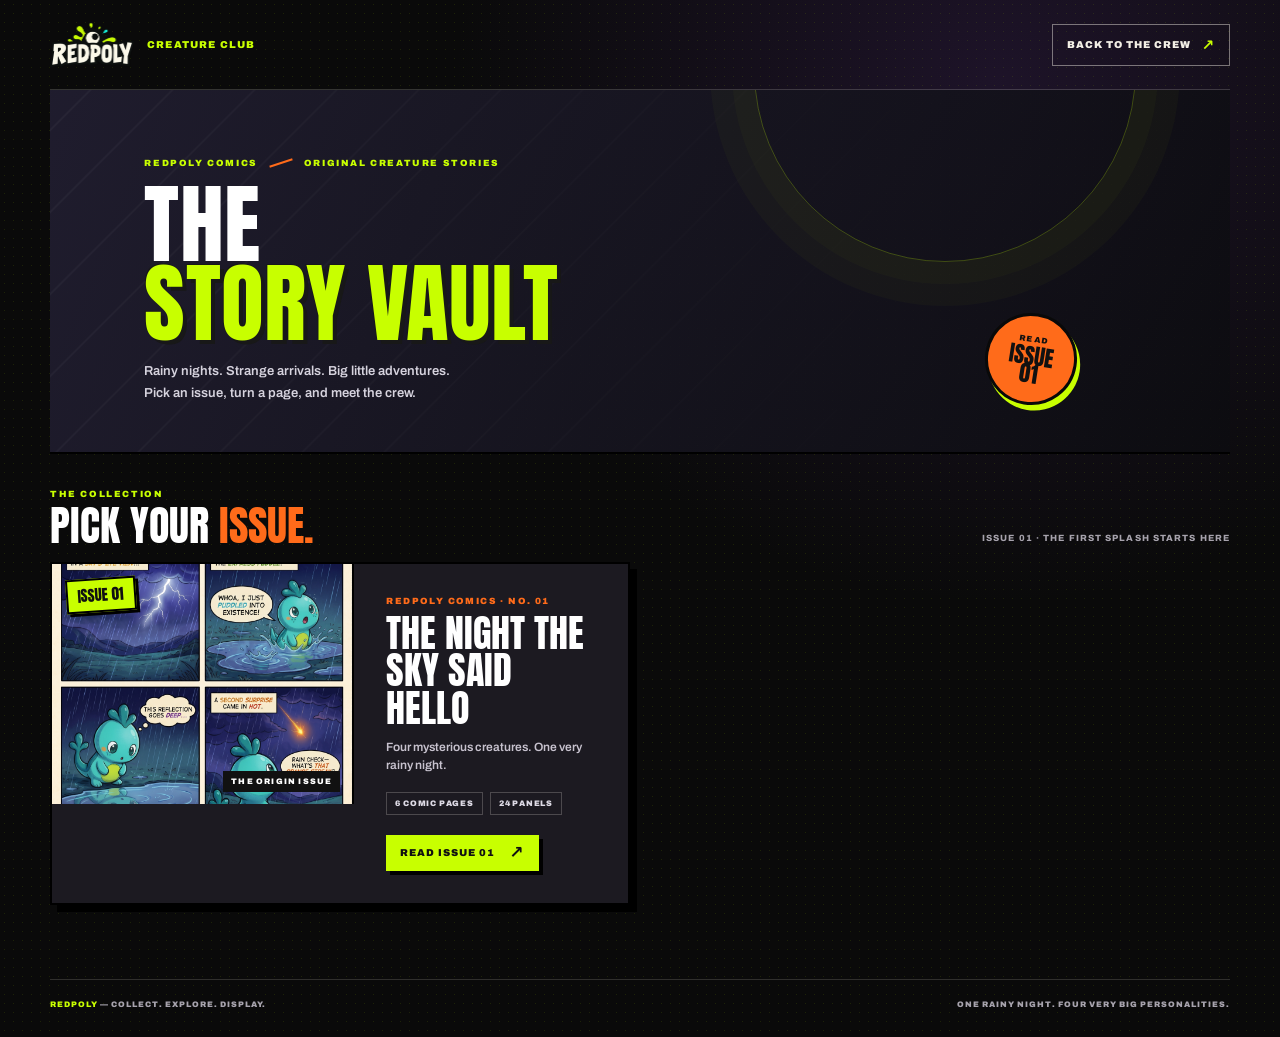
==== commit 5b9eac63: "Use supplied Issue 01 art and simplify comic reader Co-authored-by: arena-agent <297053741+arena-age" ====
--- a/stories/index.html
+++ b/stories/index.html
@@ -56,39 +56,25 @@
           <p id="reader-issue-label" class="reader-kicker">REDPOLY COMICS · ISSUE 01</p>
           <h2 id="reader-title">The Night the Sky Said Hello</h2>
         </div>
-        <div class="reader-toolbar__actions">
-          <button class="reader-zoom" id="reader-zoom" type="button" aria-pressed="false">ZOOM PAGE</button>
-          <button class="reader-close" id="reader-close" type="button" aria-label="Close comic reader">×</button>
-        </div>
+        <button class="reader-close" id="reader-close" type="button" aria-label="Close comic reader">×</button>
       </header>
 
-      <div class="reader-body" id="reader-body">
-        <section class="reader-art" aria-label="Comic page image">
-          <div class="reader-art__controls">
-            <button class="reader-arrow" id="reader-prev" type="button" aria-label="Previous page">←</button>
-            <figure class="reader-figure">
-              <img id="reader-image" src="/comics/issue-001-origin/pages/page-01.png" alt="" />
-              <figcaption id="reader-image-caption">Issue 01 · Page 1</figcaption>
-            </figure>
-            <button class="reader-arrow" id="reader-next" type="button" aria-label="Next page">→</button>
-          </div>
-          <p class="reader-swipe-hint">Use the arrows or swipe to turn the page <span aria-hidden="true">↔</span></p>
-        </section>
+      <div class="reader-stage" id="reader-stage">
+        <button class="reader-arrow" id="reader-prev" type="button" aria-label="Previous page">←</button>
+        <figure class="reader-figure">
+          <img id="reader-image" src="/comics/issue-001-origin/pages/page-01.png" alt="" />
+        </figure>
+        <button class="reader-arrow" id="reader-next" type="button" aria-label="Next page">→</button>
+      </div>
 
-        <aside class="reader-script" aria-label="Comic dialogue and captions">
-          <div class="reader-page-heading">
-            <div><span class="reader-page-label">NOW READING</span><h3 id="reader-page-title">PAGE 01</h3></div>
-            <p id="reader-page-count" class="reader-page-count" aria-live="polite">01 / 06</p>
-          </div>
+      <footer class="reader-footer">
+        <button class="reader-page-button" id="reader-prev-label" type="button" aria-label="Previous page">← PREVIOUS</button>
+        <div class="reader-page-status" aria-live="polite">
+          <span id="reader-page-count">PAGE 01 / 06</span>
           <div class="reader-progress" aria-hidden="true"><span id="reader-progress-bar"></span></div>
-          <div id="reader-panels" class="reader-panels" aria-live="polite"></div>
-          <nav id="reader-thumbnails" class="reader-thumbnails" aria-label="Choose comic page"></nav>
-          <div class="reader-bottom-nav">
-            <button id="reader-prev-bottom" type="button">← PREVIOUS</button>
-            <button id="reader-next-bottom" type="button">NEXT PAGE →</button>
-          </div>
-        </aside>
-      </div>
+        </div>
+        <button class="reader-page-button" id="reader-next-label" type="button" aria-label="Next page">NEXT PAGE →</button>
+      </footer>
     </div>
   </dialog>
 </body>
--- a/stories/stories.css
+++ b/stories/stories.css
@@ -50,61 +50,31 @@
 .stories-footer>a{color:var(--lime)}
 .stories-footer>a span{color:#a7a3ad}
 
-.reader-dialog{width:min(1280px,calc(100vw - 32px));height:min(94dvh,1000px);max-width:none;max-height:none;margin:auto;padding:0;overflow:hidden;border:2px solid #0a0a0a;background:#15141a;color:#f4f0e6;box-shadow:0 26px 90px rgba(0,0,0,.7)}
-.reader-dialog::backdrop{background:rgba(4,4,8,.88);backdrop-filter:blur(8px)}
-.reader-shell{display:grid;grid-template-rows:auto minmax(0,1fr);height:100%;min-height:0}
-.reader-toolbar{display:flex;align-items:center;justify-content:space-between;gap:18px;padding:14px 20px;border-bottom:2px solid #000;background:#1d1b23}
+ .reader-dialog{width:min(1240px,calc(100vw - 28px));height:min(95dvh,1120px);max-width:none;max-height:none;margin:auto;padding:0;overflow:hidden;border:2px solid #080808;background:#111014;color:#f4f0e6;box-shadow:0 28px 100px rgba(0,0,0,.75)}
+.reader-dialog::backdrop{background:rgba(4,4,8,.9);backdrop-filter:blur(8px)}
+.reader-shell{display:grid;grid-template-rows:auto minmax(0,1fr) auto;height:100%;min-height:0}
+.reader-toolbar{display:flex;align-items:center;justify-content:space-between;gap:18px;padding:13px 18px;border-bottom:2px solid #000;background:#1d1b23}
 .reader-toolbar__title{min-width:0}
-.reader-kicker{color:var(--orange);font-size:8px;letter-spacing:1.5px}
-.reader-toolbar h2{overflow:hidden;margin-top:5px;color:#fff;font:clamp(20px,3vw,29px)/1 'Anton',sans-serif;text-overflow:ellipsis;white-space:nowrap}
-.reader-toolbar__actions{display:flex;align-items:center;gap:12px;flex:none}
-.reader-zoom,.reader-close{border:1px solid rgba(244,240,230,.28);background:transparent;color:#fff}
-.reader-zoom{padding:9px 11px;font-size:8px;font-weight:900;letter-spacing:.9px}
-.reader-zoom:hover,.reader-zoom[aria-pressed="true"]{border-color:var(--lime);color:var(--lime)}
-.reader-close{width:40px;height:40px;font-size:29px;line-height:1}
+.reader-kicker{color:var(--orange);font-size:8px;letter-spacing:1.5px;font-weight:900}
+.reader-toolbar h2{overflow:hidden;margin-top:5px;color:#fff;font:clamp(20px,3vw,28px)/1 'Anton',sans-serif;text-overflow:ellipsis;white-space:nowrap}
+.reader-close{flex:none;width:40px;height:40px;border:1px solid rgba(244,240,230,.32);background:transparent;color:#fff;font-size:29px;line-height:1}
 .reader-close:hover{background:var(--orange);color:#111}
-.reader-body{display:grid;grid-template-columns:minmax(0,1.13fr) minmax(330px,.72fr);min-height:0;overflow:hidden}
-.reader-art{display:grid;grid-template-rows:minmax(0,1fr) auto;min-width:0;min-height:0;padding:15px 14px 10px;background:radial-gradient(ellipse at 50% 45%,#30303b,#17161d 70%);border-right:2px solid #080808}
-.reader-art__controls{display:grid;grid-template-columns:42px minmax(0,1fr) 42px;align-items:center;gap:9px;min-height:0;overflow:auto}
-.reader-arrow{display:grid;place-items:center;width:38px;height:44px;border:2px solid #050505;background:var(--lime);box-shadow:3px 3px 0 #050505;color:#111;font-size:21px;font-weight:900}
-.reader-arrow:hover:not(:disabled){transform:translateY(-2px);box-shadow:4px 5px 0 #050505}
-.reader-arrow:disabled{opacity:.32;cursor:not-allowed}
-.reader-figure{display:flex;flex-direction:column;align-items:center;justify-content:center;gap:7px;min-width:0;min-height:0;margin:0;overflow:auto}
-.reader-figure img{width:auto;height:auto;max-width:100%;max-height:min(70dvh,760px);object-fit:contain;background:#f4f0e6;box-shadow:0 8px 24px rgba(0,0,0,.48);transition:transform .2s;cursor:zoom-in}
-.reader-figure img.is-zoomed{max-width:none;max-height:none;cursor:zoom-out}
-.reader-figure figcaption{color:#96919e;font-size:8px;font-weight:800;letter-spacing:1.1px;text-transform:uppercase}
-.reader-swipe-hint{padding-top:7px;color:#817c89;font-size:8px;letter-spacing:.55px;text-align:center}
-.reader-swipe-hint span{color:var(--lime);font-size:12px}
-.reader-script{display:grid;grid-template-rows:auto 3px minmax(0,1fr) auto auto;min-width:0;min-height:0;padding:19px 19px 15px;background:#111014}
-.reader-page-heading{display:flex;align-items:flex-end;justify-content:space-between;gap:14px;padding-bottom:11px}
-.reader-page-heading h3{margin-top:4px;color:#fff;font:25px/.9 'Anton',sans-serif}
-.reader-page-count{color:var(--lime);font:20px/1 'Anton',sans-serif;white-space:nowrap}
-.reader-page-label{font-size:7px;color:#9d98a4}
-.reader-progress{height:3px;background:#37343d}
+.reader-stage{display:grid;grid-template-columns:56px minmax(0,1fr) 56px;align-items:center;justify-items:center;gap:14px;min-height:0;padding:13px 20px;background:radial-gradient(ellipse at 50% 45%,#34333c,#17161d 70%);touch-action:pan-y}
+.reader-arrow{display:grid;place-items:center;width:46px;height:54px;border:2px solid #050505;border-radius:50%;background:var(--lime);box-shadow:3px 4px 0 #050505;color:#111;font-size:25px;font-weight:900;transition:transform .16s,box-shadow .16s}
+.reader-arrow:hover:not(:disabled){transform:translateY(-2px);box-shadow:5px 6px 0 #050505}
+.reader-arrow:disabled,.reader-page-button:disabled{opacity:.36;cursor:not-allowed}
+.reader-figure{display:flex;align-items:center;justify-content:center;width:100%;height:100%;min-width:0;min-height:0;margin:0}
+.reader-figure img{display:block;width:auto;height:auto;max-width:100%;max-height:calc(95dvh - 158px);object-fit:contain;background:#f4f0e6;box-shadow:0 10px 32px rgba(0,0,0,.5);user-select:none;-webkit-user-drag:none}
+.reader-footer{display:grid;grid-template-columns:minmax(120px,1fr) minmax(110px,auto) minmax(120px,1fr);align-items:center;gap:16px;padding:12px 18px;border-top:2px solid #050505;background:#1a181f}
+.reader-page-button{padding:10px 12px;border:1px solid rgba(244,240,230,.25);background:#111014;color:#f4f0e6;font-size:9px;font-weight:900;letter-spacing:.9px;white-space:nowrap}
+.reader-page-button:first-child{justify-self:start}
+.reader-page-button:last-child{justify-self:end}
+.reader-page-button:hover:not(:disabled){border-color:var(--lime);color:var(--lime)}
+.reader-page-status{display:grid;justify-items:center;gap:6px;color:var(--lime);font:16px/1 'Anton',sans-serif;white-space:nowrap}
+.reader-progress{width:min(180px,32vw);height:3px;background:#403c46}
 .reader-progress span{display:block;width:0;height:100%;background:var(--lime);transition:width .25s}
-.reader-panels{min-height:0;overflow:auto;padding:8px 5px 8px 0;scrollbar-color:#514d59 transparent;scrollbar-width:thin}
-.reader-panel{position:relative;margin:9px 0;padding:10px 11px 11px 41px;border:1px solid rgba(244,240,230,.12);background:#1b1920}
-.reader-panel__number{position:absolute;top:10px;left:10px;display:grid;place-items:center;width:21px;height:21px;border:1px solid #070707;background:var(--lime);color:#111;font:12px/1 'Anton',sans-serif}
-.reader-panel__caption{margin:0 0 6px;color:#d0ccd6;font-family:'Permanent Marker',cursive;font-size:12px;line-height:1.35}
-.reader-dialogue{margin-top:6px;color:#fff;font-size:11px;font-weight:600;line-height:1.45}
-.reader-dialogue strong{margin-right:5px;color:var(--orange);font-size:8px;font-weight:900;letter-spacing:.7px;text-transform:uppercase}
-.reader-dialogue q{quotes:"“" "”"}
-.reader-thumbnails{display:flex;gap:6px;padding:10px 0;overflow-x:auto;border-top:1px solid rgba(244,240,230,.12)}
-.reader-thumb{flex:none;width:35px;height:30px;border:1px solid #4b4753;background:#28252e;color:#aaa;font:12px/1 'Anton',sans-serif}
-.reader-thumb:hover,.reader-thumb[aria-current="page"]{border-color:var(--lime);background:var(--lime);color:#111}
-.reader-bottom-nav{display:flex;justify-content:space-between;gap:10px}
-.reader-bottom-nav button{padding:9px 10px;border:1px solid rgba(244,240,230,.22);background:transparent;color:#f4f0e6;font-size:8px;font-weight:900;letter-spacing:.8px}
-.reader-bottom-nav button:hover:not(:disabled){border-color:var(--lime);color:var(--lime)}
-.reader-bottom-nav button:disabled{opacity:.35;cursor:not-allowed}
 
-@media(max-width:860px){
-  .reader-dialog{width:min(720px,calc(100vw - 18px));height:min(96dvh,1100px)}
-  .reader-body{grid-template-columns:minmax(0,1fr);grid-template-rows:minmax(330px,1.1fr) minmax(250px,.9fr);overflow:auto}
-  .reader-art{border-right:0;border-bottom:2px solid #080808}
-  .reader-figure img{max-height:50dvh}
-  .reader-script{min-height:290px}
-}
-@media(max-width:560px){
+@media(max-width:640px){
   .stories-header,.stories-main,.stories-footer{width:calc(100% - 30px)}
   .stories-header{padding:16px 0}
   .stories-brand img{width:67px;height:36px}
@@ -126,20 +96,15 @@
   .issue-card__body h3{font-size:31px}
   .stories-footer{flex-direction:column;gap:8px;padding-bottom:20px;font-size:7px}
   .reader-dialog{width:100vw;height:100dvh;border:0}
-  .reader-toolbar{padding:11px 12px}
+  .reader-toolbar{padding:10px 12px}
   .reader-toolbar h2{font-size:20px}
-  .reader-toolbar__actions{gap:7px}
-  .reader-zoom{padding:8px;font-size:7px}
   .reader-close{width:36px;height:36px}
-  .reader-body{grid-template-rows:minmax(290px,45dvh) minmax(330px,1fr)}
-  .reader-art{padding:8px 5px 7px}
-  .reader-art__controls{grid-template-columns:32px minmax(0,1fr) 32px;gap:4px}
-  .reader-arrow{width:30px;height:38px;font-size:18px}
-  .reader-figure img{max-height:38dvh;max-width:100%}
-  .reader-figure img.is-zoomed{max-width:none;max-height:none}
-  .reader-script{padding:13px 12px 12px;min-height:330px}
-  .reader-page-heading h3{font-size:21px}
-  .reader-dialogue{font-size:10px}
-  .reader-panel{margin:7px 0;padding:9px 9px 9px 36px}
+  .reader-stage{grid-template-columns:38px minmax(0,1fr) 38px;gap:3px;padding:8px 3px}
+  .reader-arrow{width:32px;height:40px;font-size:19px}
+  .reader-figure img{max-height:calc(100dvh - 158px);max-width:100%}
+  .reader-footer{grid-template-columns:1fr auto 1fr;gap:6px;padding:10px 8px}
+  .reader-page-button{padding:9px 6px;font-size:7px;letter-spacing:.4px}
+  .reader-page-status{font-size:14px}
+  .reader-progress{width:70px}
 }
 @media(prefers-reduced-motion:reduce){.issue-card,.issue-card__cover img,.stories-home-link,.reader-arrow,.reader-progress span{transition:none!important}.issue-card:hover{transform:none}}
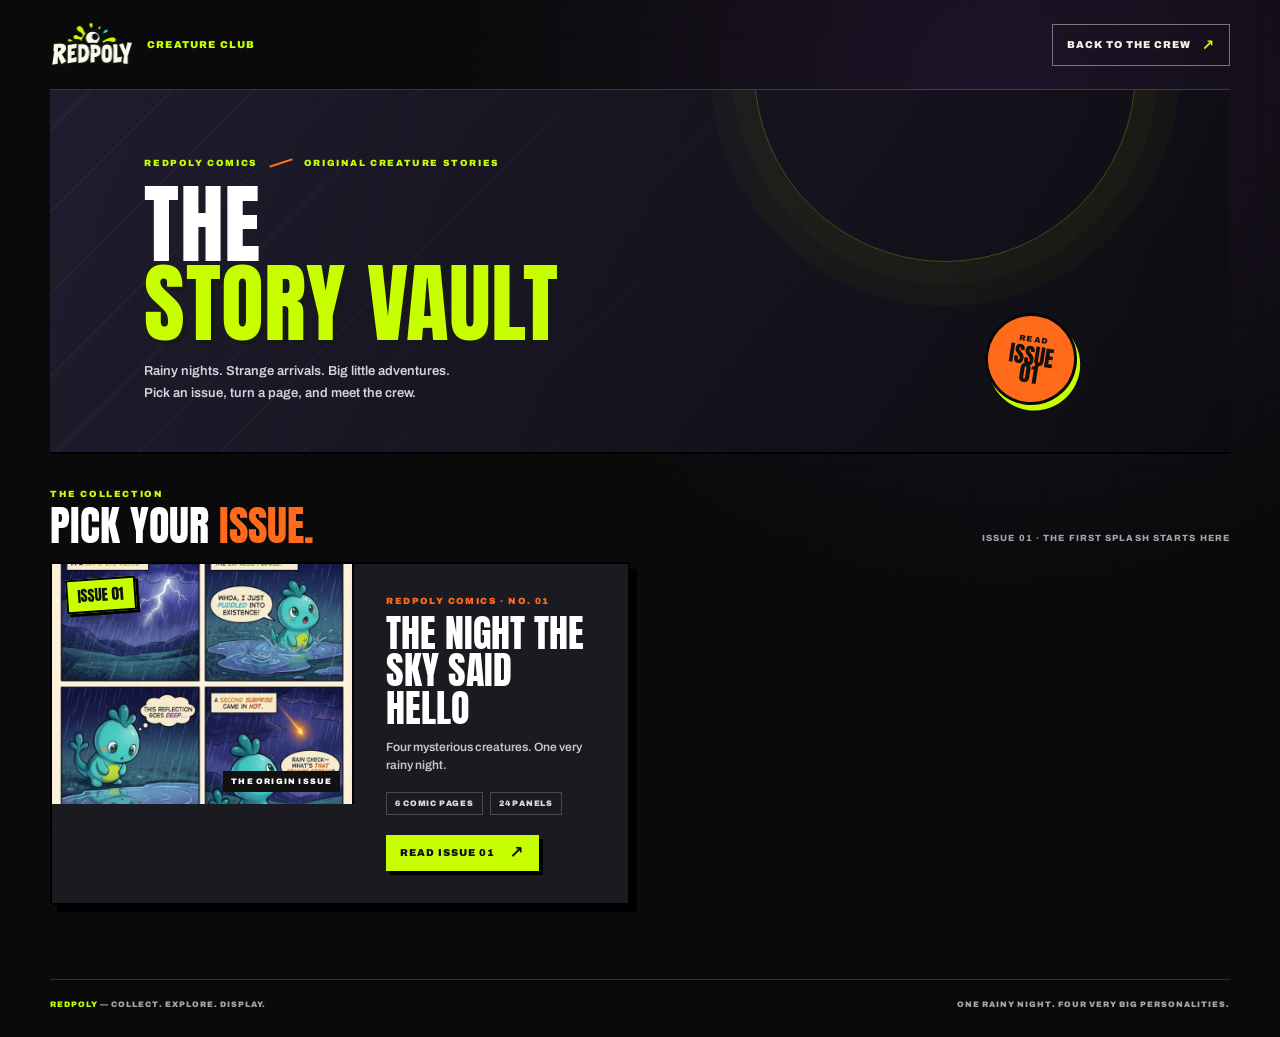
==== commit 7b7ebd58: "Speed up comic collection and page reader Co-authored-by: arena-agent <297053741+arena-agent@users.n" ====
--- a/stories/index.html
+++ b/stories/index.html
@@ -62,7 +62,7 @@
       <div class="reader-stage" id="reader-stage">
         <button class="reader-arrow" id="reader-prev" type="button" aria-label="Previous page">←</button>
         <figure class="reader-figure">
-          <img id="reader-image" src="/comics/issue-001-origin/pages/page-01.png" alt="" />
+          <img id="reader-image" alt="" />
         </figure>
         <button class="reader-arrow" id="reader-next" type="button" aria-label="Next page">→</button>
       </div>
